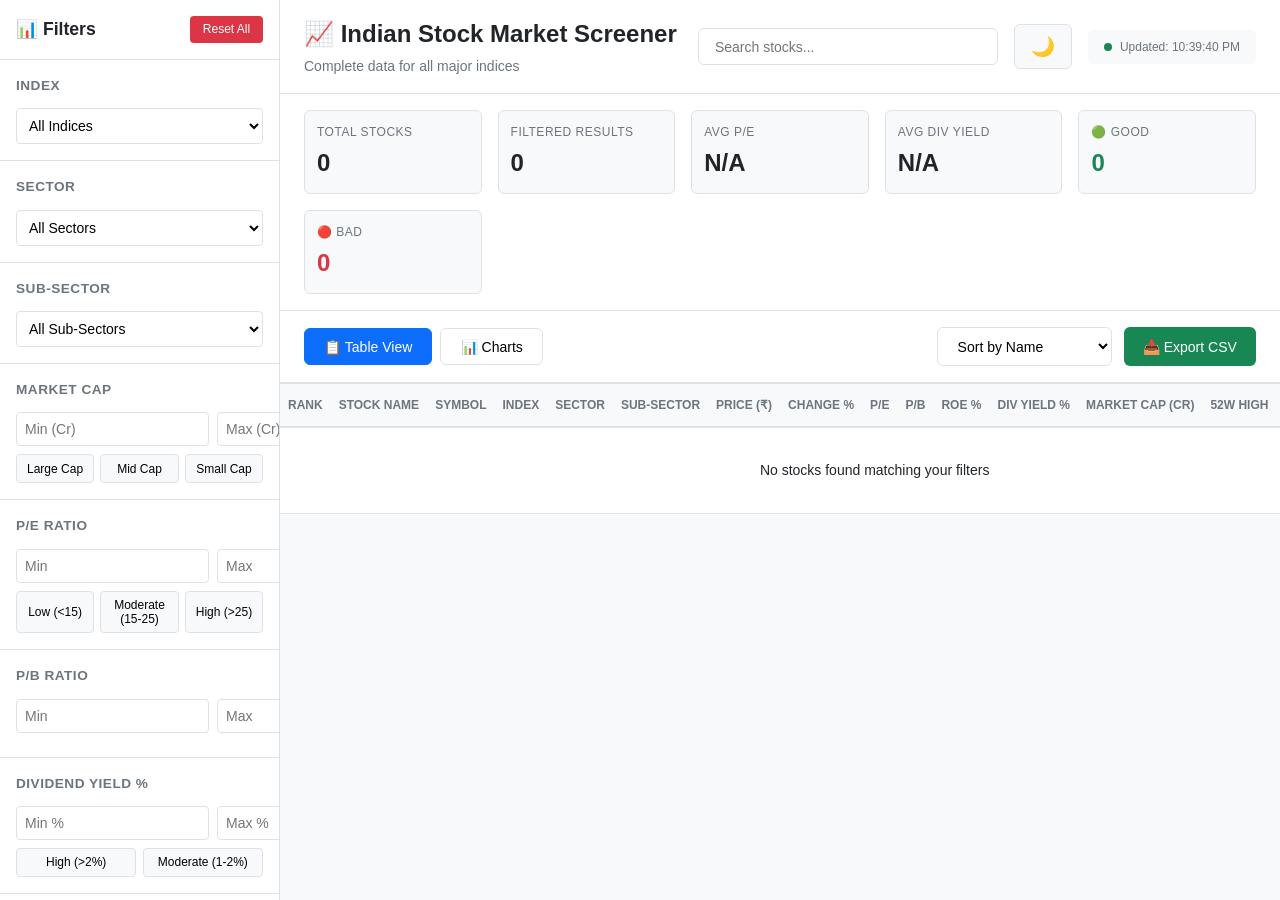
==== index.html @ bde9a284 "Add files via upload" ====
<!DOCTYPE html>
<html lang="en">

<head>
    <meta charset="UTF-8">
    <meta name="viewport" content="width=device-width, initial-scale=1.0">
    <title>Indian Stock Market - Complete Screener</title>
    <link rel="stylesheet" href="screener_styles.css">
</head>

<body>
    <div class="app-container">
        <!-- Sidebar Filters -->
        <aside class="sidebar">
            <div class="sidebar-header">
                <h2>📊 Filters</h2>
                <button class="reset-all-btn" onclick="resetAllFilters()">Reset All</button>
            </div>

            <div class="filter-section">
                <h3>Index</h3>
                <select id="index-filter" class="filter-select" onchange="applyFilters()">
                    <option value="">All Indices</option>
                    <option value="NIFTY50">Nifty 50</option>
                    <option value="NIFTY500">Nifty 500</option>
                    <option value="NIFTYBANK">Nifty Bank</option>
                    <option value="NIFTYIT">Nifty IT</option>
                    <option value="NIFTYPHARMA">Nifty Pharma</option>
                    <option value="NIFTYAUTO">Nifty Auto</option>
                    <option value="NIFTYFMCG">Nifty FMCG</option>
                    <option value="NIFTYMETAL">Nifty Metal</option>
                    <option value="NIFTYMIDCAP">Nifty Midcap</option>
                    <option value="NIFTYSMALLCAP">Nifty Smallcap</option>
                </select>
            </div>

            <div class="filter-section">
                <h3>Sector</h3>
                <select id="sector-filter" class="filter-select" onchange="applyFilters()">
                    <option value="">All Sectors</option>
                </select>
            </div>

            <div class="filter-section">
                <h3>Sub-Sector</h3>
                <select id="subsector-filter" class="filter-select" onchange="applyFilters()">
                    <option value="">All Sub-Sectors</option>
                </select>
            </div>

            <div class="filter-section">
                <h3>Market Cap</h3>
                <div class="range-inputs">
                    <input type="number" id="mcap-min" placeholder="Min (Cr)" onchange="applyFilters()">
                    <input type="number" id="mcap-max" placeholder="Max (Cr)" onchange="applyFilters()">
                </div>
                <div class="quick-filters">
                    <button onclick="setMCapFilter('large')">Large Cap</button>
                    <button onclick="setMCapFilter('mid')">Mid Cap</button>
                    <button onclick="setMCapFilter('small')">Small Cap</button>
                </div>
            </div>

            <div class="filter-section">
                <h3>P/E Ratio</h3>
                <div class="range-inputs">
                    <input type="number" id="pe-min" placeholder="Min" onchange="applyFilters()">
                    <input type="number" id="pe-max" placeholder="Max" onchange="applyFilters()">
                </div>
                <div class="quick-filters">
                    <button onclick="setPEFilter('low')">Low (&lt;15)</button>
                    <button onclick="setPEFilter('moderate')">Moderate (15-25)</button>
                    <button onclick="setPEFilter('high')">High (&gt;25)</button>
                </div>
            </div>

            <div class="filter-section">
                <h3>P/B Ratio</h3>
                <div class="range-inputs">
                    <input type="number" id="pb-min" placeholder="Min" onchange="applyFilters()">
                    <input type="number" id="pb-max" placeholder="Max" onchange="applyFilters()">
                </div>
            </div>

            <div class="filter-section">
                <h3>Dividend Yield %</h3>
                <div class="range-inputs">
                    <input type="number" id="div-min" placeholder="Min %" onchange="applyFilters()">
                    <input type="number" id="div-max" placeholder="Max %" onchange="applyFilters()">
                </div>
                <div class="quick-filters">
                    <button onclick="setDivFilter('high')">High (&gt;2%)</button>
                    <button onclick="setDivFilter('moderate')">Moderate (1-2%)</button>
                </div>
            </div>

            <div class="filter-section">
                <h3>ROE %</h3>
                <div class="range-inputs">
                    <input type="number" id="roe-min" placeholder="Min %" onchange="applyFilters()">
                    <input type="number" id="roe-max" placeholder="Max %" onchange="applyFilters()">
                </div>
            </div>

            <div class="filter-section">
                <h3>Price Change %</h3>
                <div class="range-inputs">
                    <input type="number" id="change-min" placeholder="Min %" onchange="applyFilters()">
                    <input type="number" id="change-max" placeholder="Max %" onchange="applyFilters()">
                </div>
                <div class="quick-filters">
                    <button onclick="setChangeFilter('gainers')">Top Gainers</button>
                    <button onclick="setChangeFilter('losers')">Top Losers</button>
                </div>
            </div>

            <div class="filter-section">
                <h3>Performance</h3>
                <div class="checkbox-group">
                    <label><input type="checkbox" id="status-good" onchange="applyFilters()"> 🟢 Good</label>
                    <label><input type="checkbox" id="status-neutral" onchange="applyFilters()"> 🟡 Neutral</label>
                    <label><input type="checkbox" id="status-bad" onchange="applyFilters()"> 🔴 Bad</label>
                </div>
            </div>
        </aside>

        <!-- Main Content -->
        <main class="main-content">
            <!-- Header -->
            <header class="app-header">
                <div class="header-left">
                    <h1>📈 Indian Stock Market Screener</h1>
                    <p class="subtitle">Complete data for all major indices</p>
                </div>
                <div class="header-right">
                    <div class="search-box-container">
                        <input type="text" id="global-search" class="search-input" placeholder="Search stocks..."
                            oninput="applyFilters()">
                    </div>
                    <button class="theme-toggle" onclick="toggleTheme()" title="Toggle Dark Mode">
                        <span id="theme-icon">🌙</span>
                    </button>
                    <div class="update-indicator" id="update-indicator">
                        <span class="status-dot"></span>
                        <span id="update-time">Loading...</span>
                    </div>
                </div>
            </header>

            <!-- Summary Stats -->
            <div class="summary-stats">
                <div class="stat-card">
                    <div class="stat-label">Total Stocks</div>
                    <div class="stat-value" id="total-stocks">--</div>
                </div>
                <div class="stat-card">
                    <div class="stat-label">Filtered Results</div>
                    <div class="stat-value" id="filtered-stocks">--</div>
                </div>
                <div class="stat-card">
                    <div class="stat-label">Avg P/E</div>
                    <div class="stat-value" id="avg-pe">--</div>
                </div>
                <div class="stat-card">
                    <div class="stat-label">Avg Div Yield</div>
                    <div class="stat-value" id="avg-div">--</div>
                </div>
                <div class="stat-card">
                    <div class="stat-label">🟢 Good</div>
                    <div class="stat-value stat-good" id="count-good">--</div>
                </div>
                <div class="stat-card">
                    <div class="stat-label">🔴 Bad</div>
                    <div class="stat-value stat-bad" id="count-bad">--</div>
                </div>
            </div>

            <!-- View Controls -->
            <div class="view-controls">
                <div class="view-tabs">
                    <button class="tab-btn active" data-view="table" onclick="switchView('table')">📋 Table
                        View</button>
                    <button class="tab-btn" data-view="charts" onclick="switchView('charts')">📊 Charts</button>
                </div>
                <div class="table-controls">
                    <select id="sort-by" class="sort-select" onchange="sortStocks()">
                        <option value="name">Sort by Name</option>
                        <option value="price">Sort by Price</option>
                        <option value="change">Sort by Change %</option>
                        <option value="pe">Sort by P/E</option>
                        <option value="pb">Sort by P/B</option>
                        <option value="div">Sort by Div Yield</option>
                        <option value="mcap">Sort by Market Cap</option>
                        <option value="score">Sort by Score</option>
                    </select>
                    <button class="export-btn" onclick="exportToCSV()">📥 Export CSV</button>
                </div>
            </div>

            <!-- Table View -->
            <div id="table-view" class="data-view active">
                <div class="table-container">
                    <table class="stocks-table" id="stocks-table">
                        <thead>
                            <tr>
                                <th>Rank</th>
                                <th>Stock Name</th>
                                <th>Symbol</th>
                                <th>Index</th>
                                <th>Sector</th>
                                <th>Sub-Sector</th>
                                <th>Price (₹)</th>
                                <th>Change %</th>
                                <th>P/E</th>
                                <th>P/B</th>
                                <th>ROE %</th>
                                <th>Div Yield %</th>
                                <th>Market Cap (Cr)</th>
                                <th>52W High</th>
                                <th>52W Low</th>
                                <th>Score</th>
                                <th>Status</th>
                            </tr>
                        </thead>
                        <tbody id="stocks-tbody">
                            <!-- Populated by JavaScript -->
                        </tbody>
                    </table>
                </div>
            </div>

            <!-- Charts View -->
            <div id="charts-view" class="data-view">
                <div class="charts-container">
                    <div class="chart-card">
                        <h3>Sector Distribution</h3>
                        <div id="sector-chart" class="chart"></div>
                    </div>
                    <div class="chart-card">
                        <h3>Market Cap Distribution</h3>
                        <div id="mcap-chart" class="chart"></div>
                    </div>
                    <div class="chart-card">
                        <h3>P/E Ratio Distribution</h3>
                        <div id="pe-chart" class="chart"></div>
                    </div>
                    <div class="chart-card">
                        <h3>Performance Overview</h3>
                        <div id="performance-chart" class="chart"></div>
                    </div>
                </div>
            </div>
        </main>
    </div>

    <!-- Real-Time Stock Data Integration -->
    <script src="stock_universe.js"></script>
    <script src="yahoo_finance_api.js"></script>
    <script src="screener_script_realtime.js"></script>
</body>

</html>
---- screener_styles.css ----
* {
    margin: 0;
    padding: 0;
    box-sizing: border-box;
}

:root {
    --bg-primary: #f8f9fa;
    --bg-secondary: #ffffff;
    --bg-sidebar: #ffffff;
    --border-color: #dee2e6;
    --text-primary: #212529;
    --text-secondary: #6c757d;
    --text-muted: #adb5bd;

    --primary-color: #0d6efd;
    --success-color: #198754;
    --danger-color: #dc3545;
    --warning-color: #ffc107;

    --shadow-sm: 0 1px 2px rgba(0, 0, 0, 0.05);
    --shadow-md: 0 2px 4px rgba(0, 0, 0, 0.08);
    --shadow-lg: 0 4px 8px rgba(0, 0, 0, 0.12);
}

/* Dark Mode */
body.dark-mode {
    --bg-primary: #1a1a1a;
    --bg-secondary: #2d2d2d;
    --bg-sidebar: #252525;
    --border-color: #404040;
    --text-primary: #e4e4e7;
    --text-secondary: #a1a1aa;
    --text-muted: #71717a;

    --shadow-sm: 0 1px 2px rgba(0, 0, 0, 0.3);
    --shadow-md: 0 2px 4px rgba(0, 0, 0, 0.4);
    --shadow-lg: 0 4px 8px rgba(0, 0, 0, 0.5);
}

body {
    font-family: -apple-system, BlinkMacSystemFont, 'Segoe UI', Roboto, 'Helvetica Neue', Arial, sans-serif;
    background: var(--bg-primary);
    color: var(--text-primary);
    font-size: 14px;
    line-height: 1.5;
}

.app-container {
    display: flex;
    height: 100vh;
    overflow: hidden;
}

/* Sidebar */
.sidebar {
    width: 280px;
    background: var(--bg-sidebar);
    border-right: 1px solid var(--border-color);
    overflow-y: auto;
    flex-shrink: 0;
}

.sidebar-header {
    padding: 1rem;
    border-bottom: 1px solid var(--border-color);
    display: flex;
    justify-content: space-between;
    align-items: center;
    position: sticky;
    top: 0;
    background: var(--bg-sidebar);
    z-index: 10;
}

.sidebar-header h2 {
    font-size: 1.1rem;
    font-weight: 600;
}

.reset-all-btn {
    padding: 0.4rem 0.8rem;
    background: var(--danger-color);
    color: white;
    border: none;
    border-radius: 4px;
    font-size: 0.75rem;
    cursor: pointer;
    font-weight: 500;
}

.reset-all-btn:hover {
    opacity: 0.9;
}

.filter-section {
    padding: 1rem;
    border-bottom: 1px solid var(--border-color);
}

.filter-section h3 {
    font-size: 0.85rem;
    font-weight: 600;
    margin-bottom: 0.75rem;
    text-transform: uppercase;
    color: var(--text-secondary);
    letter-spacing: 0.5px;
}

.filter-select {
    width: 100%;
    padding: 0.5rem;
    border: 1px solid var(--border-color);
    border-radius: 4px;
    font-size: 0.875rem;
    background: white;
}

.range-inputs {
    display: grid;
    grid-template-columns: 1fr 1fr;
    gap: 0.5rem;
    margin-bottom: 0.5rem;
}

.range-inputs input {
    padding: 0.5rem;
    border: 1px solid var(--border-color);
    border-radius: 4px;
    font-size: 0.875rem;
}

.quick-filters {
    display: flex;
    flex-wrap: wrap;
    gap: 0.4rem;
}

.quick-filters button {
    padding: 0.4rem 0.6rem;
    background: var(--bg-primary);
    border: 1px solid var(--border-color);
    border-radius: 4px;
    font-size: 0.75rem;
    cursor: pointer;
    flex: 1;
    min-width: 70px;
}

.quick-filters button:hover {
    background: var(--primary-color);
    color: white;
    border-color: var(--primary-color);
}

.checkbox-group {
    display: flex;
    flex-direction: column;
    gap: 0.5rem;
}

.checkbox-group label {
    display: flex;
    align-items: center;
    gap: 0.5rem;
    font-size: 0.875rem;
    cursor: pointer;
}

/* Main Content */
.main-content {
    flex: 1;
    display: flex;
    flex-direction: column;
    overflow: hidden;
}

/* Header */
.app-header {
    background: var(--bg-secondary);
    border-bottom: 1px solid var(--border-color);
    padding: 1rem 1.5rem;
    display: flex;
    justify-content: space-between;
    align-items: center;
}

.header-left h1 {
    font-size: 1.5rem;
    font-weight: 700;
    margin-bottom: 0.25rem;
}

.subtitle {
    font-size: 0.875rem;
    color: var(--text-secondary);
}

.header-right {
    display: flex;
    gap: 1rem;
    align-items: center;
}

.search-input {
    padding: 0.6rem 1rem;
    border: 1px solid var(--border-color);
    border-radius: 6px;
    font-size: 0.875rem;
    width: 300px;
    background: var(--bg-secondary);
    color: var(--text-primary);
}

.theme-toggle {
    padding: 0.6rem 1rem;
    background: var(--bg-primary);
    border: 1px solid var(--border-color);
    border-radius: 6px;
    cursor: pointer;
    font-size: 1.2rem;
    transition: all 0.2s;
}

.theme-toggle:hover {
    background: var(--border-color);
}

.update-indicator {
    display: flex;
    align-items: center;
    gap: 0.5rem;
    padding: 0.5rem 1rem;
    background: var(--bg-primary);
    border-radius: 6px;
    font-size: 0.75rem;
    color: var(--text-secondary);
}

.status-dot {
    width: 8px;
    height: 8px;
    border-radius: 50%;
    background: var(--success-color);
    animation: pulse 2s infinite;
}

@keyframes pulse {

    0%,
    100% {
        opacity: 1;
    }

    50% {
        opacity: 0.5;
    }
}

/* Summary Stats */
.summary-stats {
    display: grid;
    grid-template-columns: repeat(auto-fit, minmax(150px, 1fr));
    gap: 1rem;
    padding: 1rem 1.5rem;
    background: var(--bg-secondary);
    border-bottom: 1px solid var(--border-color);
}

.stat-card {
    padding: 0.75rem;
    background: var(--bg-primary);
    border-radius: 6px;
    border: 1px solid var(--border-color);
}

.stat-label {
    font-size: 0.75rem;
    color: var(--text-secondary);
    margin-bottom: 0.25rem;
    text-transform: uppercase;
    letter-spacing: 0.5px;
}

.stat-value {
    font-size: 1.5rem;
    font-weight: 700;
    color: var(--text-primary);
}

.stat-good {
    color: var(--success-color);
}

.stat-bad {
    color: var(--danger-color);
}

/* View Controls */
.view-controls {
    display: flex;
    justify-content: space-between;
    align-items: center;
    padding: 1rem 1.5rem;
    background: var(--bg-secondary);
    border-bottom: 2px solid var(--border-color);
}

.view-tabs {
    display: flex;
    gap: 0.5rem;
}

.tab-btn {
    padding: 0.6rem 1.2rem;
    background: transparent;
    border: 1px solid var(--border-color);
    border-radius: 6px;
    font-size: 0.875rem;
    cursor: pointer;
    font-weight: 500;
    transition: all 0.2s;
}

.tab-btn:hover {
    background: var(--bg-primary);
}

.tab-btn.active {
    background: var(--primary-color);
    color: white;
    border-color: var(--primary-color);
}

.table-controls {
    display: flex;
    gap: 0.75rem;
}

.sort-select {
    padding: 0.6rem 1rem;
    border: 1px solid var(--border-color);
    border-radius: 6px;
    font-size: 0.875rem;
    background: white;
}

.export-btn {
    padding: 0.6rem 1.2rem;
    background: var(--success-color);
    color: white;
    border: none;
    border-radius: 6px;
    font-size: 0.875rem;
    cursor: pointer;
    font-weight: 500;
}

.export-btn:hover {
    opacity: 0.9;
}

/* Data Views */
.data-view {
    display: none;
    flex: 1;
    overflow: auto;
}

.data-view.active {
    display: block;
}

/* Table View */
.table-container {
    overflow: auto;
    height: 100%;
}

.stocks-table {
    width: 100%;
    border-collapse: collapse;
    font-size: 0.875rem;
    background: var(--bg-secondary);
}

.stocks-table thead {
    position: sticky;
    top: 0;
    background: var(--bg-primary);
    z-index: 10;
}

.stocks-table th {
    padding: 0.75rem 0.5rem;
    text-align: left;
    font-weight: 600;
    border-bottom: 2px solid var(--border-color);
    white-space: nowrap;
    font-size: 0.75rem;
    text-transform: uppercase;
    color: var(--text-secondary);
}

.stocks-table tbody tr {
    border-bottom: 1px solid var(--border-color);
}

.stocks-table tbody tr:hover {
    background: var(--bg-primary);
}

.stocks-table td {
    padding: 0.75rem 0.5rem;
    white-space: nowrap;
}

.stocks-table td:nth-child(2) {
    font-weight: 600;
    color: var(--primary-color);
}

.change-positive {
    color: var(--success-color);
    font-weight: 600;
}

.change-negative {
    color: var(--danger-color);
    font-weight: 600;
}

.rank-top5 {
    background: #ffc107;
    color: #000;
    padding: 0.25rem 0.5rem;
    border-radius: 4px;
    font-weight: 700;
}

.status-badge {
    padding: 0.25rem 0.5rem;
    border-radius: 4px;
    font-size: 0.75rem;
    font-weight: 600;
}

.status-good {
    background: #d1f4e0;
    color: #0f5132;
}

.status-neutral {
    background: #fff3cd;
    color: #664d03;
}

.status-bad {
    background: #f8d7da;
    color: #842029;
}

/* Card View */
.cards-grid {
    display: grid;
    grid-template-columns: repeat(auto-fill, minmax(320px, 1fr));
    gap: 1rem;
    padding: 1.5rem;
}

.stock-card {
    background: var(--bg-secondary);
    border: 1px solid var(--border-color);
    border-radius: 8px;
    padding: 1rem;
    transition: all 0.2s;
}

.stock-card:hover {
    box-shadow: var(--shadow-lg);
    transform: translateY(-2px);
}

.stock-card-header {
    display: flex;
    justify-content: space-between;
    align-items: start;
    margin-bottom: 0.75rem;
}

.stock-name {
    font-weight: 600;
    font-size: 1rem;
    color: var(--primary-color);
}

.stock-symbol {
    font-size: 0.75rem;
    color: var(--text-secondary);
}

.stock-price {
    font-size: 1.5rem;
    font-weight: 700;
    margin-bottom: 0.5rem;
}

.stock-metrics {
    display: grid;
    grid-template-columns: repeat(2, 1fr);
    gap: 0.5rem;
    margin-top: 0.75rem;
    padding-top: 0.75rem;
    border-top: 1px solid var(--border-color);
}

.metric-item {
    display: flex;
    flex-direction: column;
}

.metric-label {
    font-size: 0.7rem;
    color: var(--text-secondary);
    text-transform: uppercase;
}

.metric-value {
    font-size: 0.9rem;
    font-weight: 600;
}

/* Charts View */
.charts-container {
    display: grid;
    grid-template-columns: repeat(auto-fit, minmax(400px, 1fr));
    gap: 1.5rem;
    padding: 1.5rem;
}

.chart-card {
    background: var(--bg-secondary);
    border: 1px solid var(--border-color);
    border-radius: 8px;
    padding: 1.5rem;
}

.chart-card h3 {
    font-size: 1rem;
    font-weight: 600;
    margin-bottom: 1rem;
}

.chart {
    min-height: 300px;
}

/* Scrollbar */
::-webkit-scrollbar {
    width: 10px;
    height: 10px;
}

::-webkit-scrollbar-track {
    background: var(--bg-primary);
}

::-webkit-scrollbar-thumb {
    background: var(--border-color);
    border-radius: 5px;
}

::-webkit-scrollbar-thumb:hover {
    background: var(--text-secondary);
}

/* Responsive */
@media (max-width: 1024px) {
    .sidebar {
        width: 240px;
    }

    .summary-stats {
        grid-template-columns: repeat(3, 1fr);
    }
}

@media (max-width: 768px) {
    .app-container {
        flex-direction: column;
    }

    .sidebar {
        width: 100%;
        max-height: 300px;
    }

    .summary-stats {
        grid-template-columns: repeat(2, 1fr);
    }

    .search-input {
        width: 200px;
    }
}
/* Loading Overlay */
.loading-overlay {
    position: fixed;
    top: 0;
    left: 0;
    right: 0;
    bottom: 0;
    background: rgba(0, 0, 0, 0.8);
    display: flex;
    align-items: center;
    justify-content: center;
    z-index: 9999;
}

.loading-content {
    background: var(--bg-secondary);
    padding: 3rem;
    border-radius: 16px;
    box-shadow: var(--shadow-lg);
    text-align: center;
    min-width: 400px;
}

.loading-spinner {
    width: 60px;
    height: 60px;
    border: 4px solid var(--border-color);
    border-top-color: #667eea;
    border-radius: 50%;
    animation: spin 1s linear infinite;
    margin: 0 auto 1.5rem;
}

.loading-message {
    font-size: 1.1rem;
    font-weight: 600;
    color: var(--text-primary);
    margin-bottom: 1.5rem;
}

.loading-progress {
    margin-top: 1.5rem;
}

.progress-bar {
    width: 100%;
    height: 8px;
    background: var(--border-color);
    border-radius: 4px;
    overflow: hidden;
    margin-bottom: 0.75rem;
}

.progress-fill {
    height: 100%;
    background: linear-gradient(135deg, #667eea 0%, #764ba2 100%);
    width: 0%;
    transition: width 0.3s ease;
}

.progress-text {
    font-size: 0.875rem;
    color: var(--text-secondary);
    font-weight: 600;
}
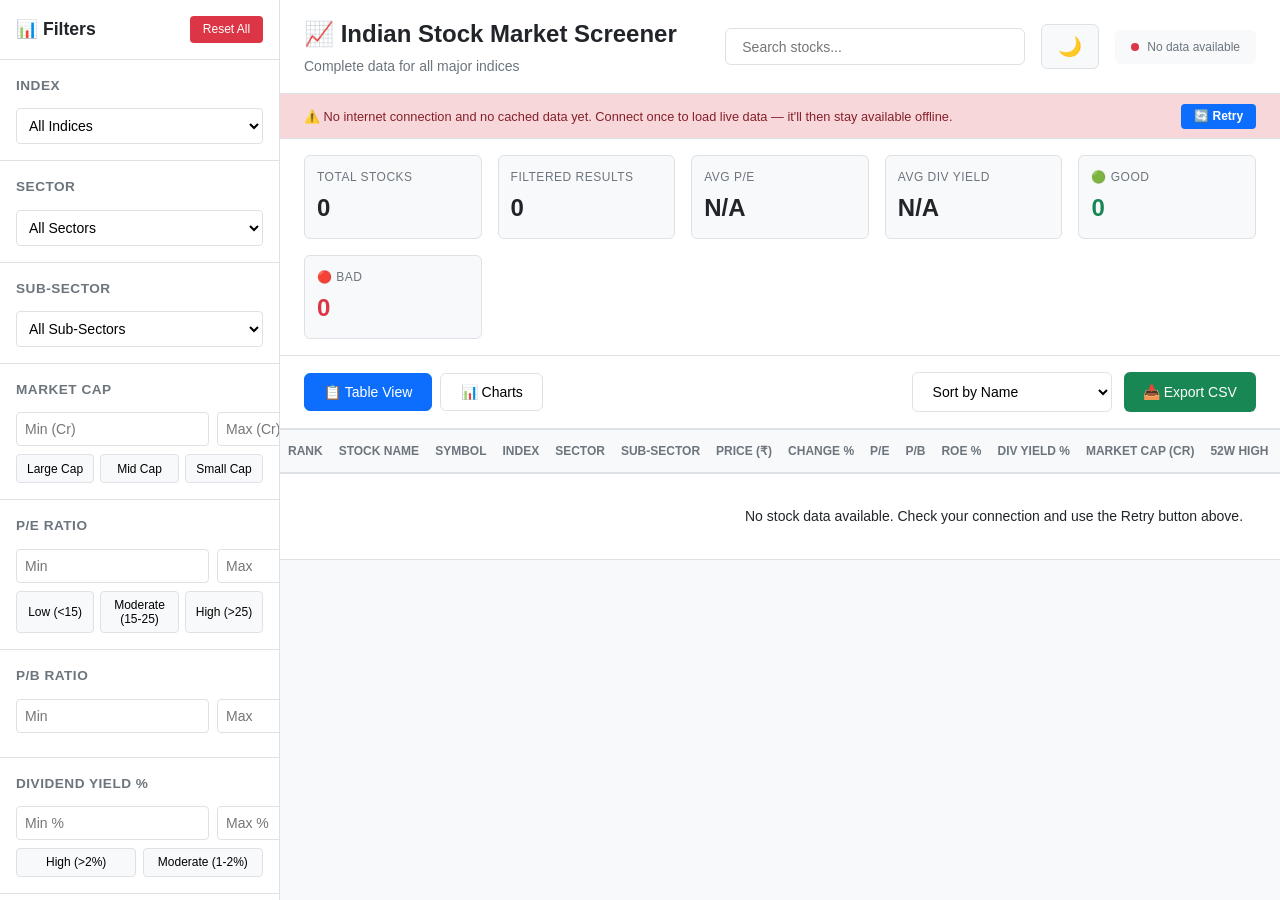
==== commit 5d947369: "Add offline/online resilience with localStorage caching Cache the last successful live load and fall" ====
--- a/index.html
+++ b/index.html
@@ -115,6 +115,18 @@
             </div>
 
             <div class="filter-section">
+                <h3>🚀 Momentum / Breakout</h3>
+                <p class="filter-hint">Finds stocks already running hard off their 52-week low and still trading near their high — the price profile small-caps like Cupid or STLTECH showed mid-rally. Reads current price action only; it does not predict what moves next.</p>
+                <div class="range-inputs">
+                    <input type="number" id="breakout-offlow-min" placeholder="Min % off 52W Low" onchange="applyFilters()">
+                    <input type="number" id="breakout-nearhigh-max" placeholder="Max % below 52W High" onchange="applyFilters()">
+                </div>
+                <div class="quick-filters">
+                    <button onclick="setBreakoutFilter()">🚀 Breakout Candidates</button>
+                </div>
+            </div>
+
+            <div class="filter-section">
                 <h3>Performance</h3>
                 <div class="checkbox-group">
                     <label><input type="checkbox" id="status-good" onchange="applyFilters()"> 🟢 Good</label>
@@ -146,6 +158,12 @@
                     </div>
                 </div>
             </header>
+
+            <!-- Offline / connection status banner -->
+            <div id="connection-banner" class="connection-banner">
+                <span id="connection-banner-text"></span>
+                <button onclick="loadStockData()">🔄 Retry</button>
+            </div>
 
             <!-- Summary Stats -->
             <div class="summary-stats">
@@ -191,6 +209,7 @@
                         <option value="pb">Sort by P/B</option>
                         <option value="div">Sort by Div Yield</option>
                         <option value="mcap">Sort by Market Cap</option>
+                        <option value="offlow">Sort by Off 52W Low %</option>
                         <option value="score">Sort by Score</option>
                     </select>
                     <button class="export-btn" onclick="exportToCSV()">📥 Export CSV</button>
@@ -218,6 +237,8 @@
                                 <th>Market Cap (Cr)</th>
                                 <th>52W High</th>
                                 <th>52W Low</th>
+                                <th>Off 52W Low %</th>
+                                <th>Near 52W High %</th>
                                 <th>Score</th>
                                 <th>Status</th>
                             </tr>
--- a/screener_styles.css
+++ b/screener_styles.css
@@ -257,6 +257,49 @@
     }
 }
 
+.status-dot.status-dot-offline {
+    background: var(--warning-color);
+}
+
+.status-dot.status-dot-error {
+    background: var(--danger-color);
+    animation: none;
+}
+
+.connection-banner {
+    display: none;
+    align-items: center;
+    justify-content: space-between;
+    gap: 1rem;
+    padding: 0.6rem 1.5rem;
+    background: #fff3cd;
+    color: #664d03;
+    border-bottom: 1px solid var(--border-color);
+    font-size: 0.8rem;
+}
+
+.connection-banner.error {
+    background: #f8d7da;
+    color: #842029;
+}
+
+.connection-banner button {
+    padding: 0.35rem 0.8rem;
+    border: none;
+    border-radius: 4px;
+    background: var(--primary-color);
+    color: white;
+    cursor: pointer;
+    font-size: 0.75rem;
+    font-weight: 600;
+    white-space: nowrap;
+    flex-shrink: 0;
+}
+
+.connection-banner button:hover {
+    opacity: 0.9;
+}
+
 /* Summary Stats */
 .summary-stats {
     display: grid;
@@ -460,6 +503,24 @@
     color: #842029;
 }
 
+.badge-breakout {
+    background: #ffe5d0;
+    color: #7a3e00;
+    margin-left: 0.25rem;
+}
+
+.momentum-high {
+    color: #fd7e14;
+    font-weight: 700;
+}
+
+.filter-hint {
+    font-size: 0.75rem;
+    color: var(--text-muted);
+    line-height: 1.4;
+    margin-bottom: 0.6rem;
+}
+
 /* Card View */
 .cards-grid {
     display: grid;
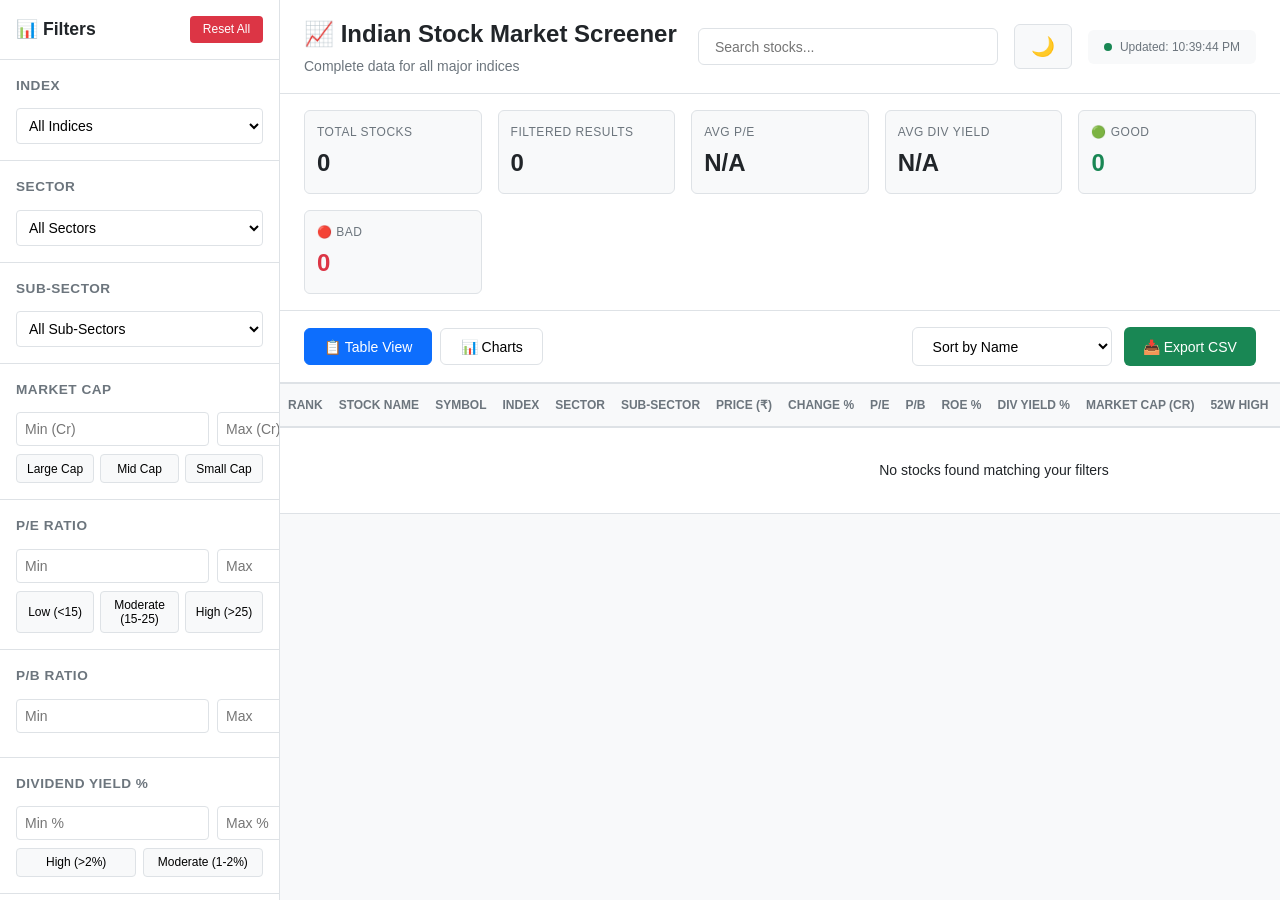
==== commit a843cf68: "Add Momentum/Breakout screener filter Flags small/mid-cap stocks (<=5000 Cr) already running hard of" ====
--- a/index.html
+++ b/index.html
@@ -158,12 +158,6 @@
                     </div>
                 </div>
             </header>
-
-            <!-- Offline / connection status banner -->
-            <div id="connection-banner" class="connection-banner">
-                <span id="connection-banner-text"></span>
-                <button onclick="loadStockData()">🔄 Retry</button>
-            </div>
 
             <!-- Summary Stats -->
             <div class="summary-stats">
--- a/screener_styles.css
+++ b/screener_styles.css
@@ -257,49 +257,6 @@
     }
 }
 
-.status-dot.status-dot-offline {
-    background: var(--warning-color);
-}
-
-.status-dot.status-dot-error {
-    background: var(--danger-color);
-    animation: none;
-}
-
-.connection-banner {
-    display: none;
-    align-items: center;
-    justify-content: space-between;
-    gap: 1rem;
-    padding: 0.6rem 1.5rem;
-    background: #fff3cd;
-    color: #664d03;
-    border-bottom: 1px solid var(--border-color);
-    font-size: 0.8rem;
-}
-
-.connection-banner.error {
-    background: #f8d7da;
-    color: #842029;
-}
-
-.connection-banner button {
-    padding: 0.35rem 0.8rem;
-    border: none;
-    border-radius: 4px;
-    background: var(--primary-color);
-    color: white;
-    cursor: pointer;
-    font-size: 0.75rem;
-    font-weight: 600;
-    white-space: nowrap;
-    flex-shrink: 0;
-}
-
-.connection-banner button:hover {
-    opacity: 0.9;
-}
-
 /* Summary Stats */
 .summary-stats {
     display: grid;
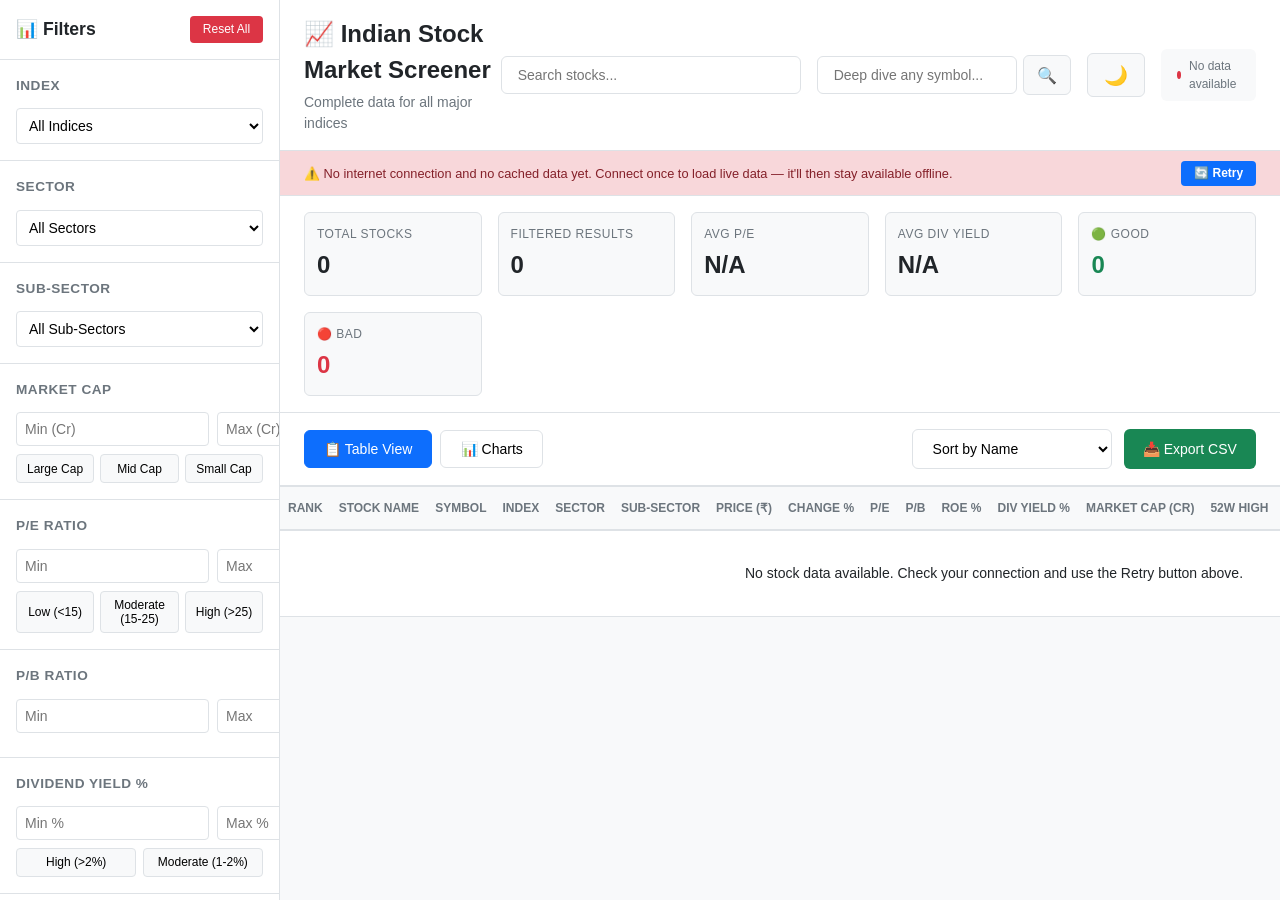
==== commit b4d449cb: "Add per-ticker deep dive with fundamental + technical analysis Click any table row, or look up a sym" ====
--- a/index.html
+++ b/index.html
@@ -149,6 +149,15 @@
                         <input type="text" id="global-search" class="search-input" placeholder="Search stocks..."
                             oninput="applyFilters()">
                     </div>
+                    <div class="ticker-lookup-container">
+                        <input type="text" id="ticker-lookup-input" class="search-input"
+                            placeholder="Deep dive any symbol..."
+                            onkeydown="if (event.key === 'Enter') lookupAndOpenStock(this.value)">
+                        <button class="ticker-lookup-btn"
+                            onclick="lookupAndOpenStock(document.getElementById('ticker-lookup-input').value)"
+                            title="View fundamental + technical analysis">🔍</button>
+                        <div id="ticker-lookup-error" class="ticker-lookup-error"></div>
+                    </div>
                     <button class="theme-toggle" onclick="toggleTheme()" title="Toggle Dark Mode">
                         <span id="theme-icon">🌙</span>
                     </button>
@@ -158,6 +167,12 @@
                     </div>
                 </div>
             </header>
+
+            <!-- Offline / connection status banner -->
+            <div id="connection-banner" class="connection-banner">
+                <span id="connection-banner-text"></span>
+                <button onclick="loadStockData()">🔄 Retry</button>
+            </div>
 
             <!-- Summary Stats -->
             <div class="summary-stats">
@@ -269,6 +284,7 @@
     </div>
 
     <!-- Real-Time Stock Data Integration -->
+    <script src="technical_indicators.js"></script>
     <script src="stock_universe.js"></script>
     <script src="yahoo_finance_api.js"></script>
     <script src="screener_script_realtime.js"></script>
--- a/screener_styles.css
+++ b/screener_styles.css
@@ -212,6 +212,46 @@
     color: var(--text-primary);
 }
 
+.ticker-lookup-container {
+    position: relative;
+    display: flex;
+    gap: 0.4rem;
+    align-items: center;
+}
+
+.ticker-lookup-container .search-input {
+    width: 200px;
+}
+
+.ticker-lookup-btn {
+    padding: 0.6rem 0.8rem;
+    background: var(--bg-primary);
+    border: 1px solid var(--border-color);
+    border-radius: 6px;
+    cursor: pointer;
+    font-size: 1rem;
+    transition: all 0.2s;
+}
+
+.ticker-lookup-btn:hover {
+    background: var(--border-color);
+}
+
+.ticker-lookup-error {
+    display: none;
+    position: absolute;
+    top: 110%;
+    left: 0;
+    right: 0;
+    padding: 0.4rem 0.6rem;
+    background: #f8d7da;
+    color: #842029;
+    border-radius: 6px;
+    font-size: 0.75rem;
+    white-space: nowrap;
+    z-index: 20;
+}
+
 .theme-toggle {
     padding: 0.6rem 1rem;
     background: var(--bg-primary);
@@ -257,6 +297,49 @@
     }
 }
 
+.status-dot.status-dot-offline {
+    background: var(--warning-color);
+}
+
+.status-dot.status-dot-error {
+    background: var(--danger-color);
+    animation: none;
+}
+
+.connection-banner {
+    display: none;
+    align-items: center;
+    justify-content: space-between;
+    gap: 1rem;
+    padding: 0.6rem 1.5rem;
+    background: #fff3cd;
+    color: #664d03;
+    border-bottom: 1px solid var(--border-color);
+    font-size: 0.8rem;
+}
+
+.connection-banner.error {
+    background: #f8d7da;
+    color: #842029;
+}
+
+.connection-banner button {
+    padding: 0.35rem 0.8rem;
+    border: none;
+    border-radius: 4px;
+    background: var(--primary-color);
+    color: white;
+    cursor: pointer;
+    font-size: 0.75rem;
+    font-weight: 600;
+    white-space: nowrap;
+    flex-shrink: 0;
+}
+
+.connection-banner button:hover {
+    opacity: 0.9;
+}
+
 /* Summary Stats */
 .summary-stats {
     display: grid;
@@ -404,6 +487,7 @@
 
 .stocks-table tbody tr {
     border-bottom: 1px solid var(--border-color);
+    cursor: pointer;
 }
 
 .stocks-table tbody tr:hover {
@@ -686,3 +770,152 @@
     color: var(--text-secondary);
     font-weight: 600;
 }
+
+/* Stock Detail Modal (deep-dive view) */
+.modal-overlay {
+    position: fixed;
+    top: 0;
+    left: 0;
+    right: 0;
+    bottom: 0;
+    background: rgba(0, 0, 0, 0.8);
+    display: flex;
+    align-items: center;
+    justify-content: center;
+    z-index: 9999;
+    padding: 1.5rem;
+}
+
+.modal-content {
+    background: var(--bg-secondary);
+    border-radius: 16px;
+    box-shadow: var(--shadow-lg);
+    width: 100%;
+    max-width: 900px;
+    max-height: 90vh;
+    overflow-y: auto;
+}
+
+.modal-header {
+    position: sticky;
+    top: 0;
+    display: flex;
+    justify-content: space-between;
+    align-items: flex-start;
+    gap: 1rem;
+    padding: 1.5rem;
+    background: var(--bg-secondary);
+    border-bottom: 1px solid var(--border-color);
+}
+
+.modal-header-info h2 {
+    font-size: 1.25rem;
+    margin-bottom: 0.25rem;
+}
+
+.modal-header-info .modal-symbol {
+    font-size: 0.8rem;
+    color: var(--text-secondary);
+}
+
+.modal-header-price {
+    text-align: right;
+}
+
+.modal-header-price .modal-price {
+    font-size: 1.4rem;
+    font-weight: 700;
+    display: block;
+}
+
+.modal-close-btn {
+    background: var(--bg-primary);
+    border: 1px solid var(--border-color);
+    border-radius: 6px;
+    width: 32px;
+    height: 32px;
+    font-size: 1rem;
+    cursor: pointer;
+    transition: all 0.2s;
+    flex-shrink: 0;
+}
+
+.modal-close-btn:hover {
+    background: var(--border-color);
+}
+
+.modal-body {
+    padding: 1.5rem;
+}
+
+.modal-section {
+    background: var(--bg-secondary);
+    border: 1px solid var(--border-color);
+    border-radius: 8px;
+    padding: 1.25rem;
+    margin-bottom: 1.25rem;
+}
+
+.modal-section h3 {
+    font-size: 0.95rem;
+    font-weight: 600;
+    margin-bottom: 1rem;
+}
+
+.modal-metrics-grid {
+    display: grid;
+    grid-template-columns: repeat(auto-fit, minmax(140px, 1fr));
+    gap: 0.75rem;
+}
+
+.modal-chart-loading,
+.modal-chart-error {
+    display: flex;
+    align-items: center;
+    gap: 0.75rem;
+    padding: 1.5rem 0;
+    color: var(--text-secondary);
+    font-size: 0.875rem;
+}
+
+.modal-chart-loading .loading-spinner {
+    width: 24px;
+    height: 24px;
+    margin: 0;
+    border-width: 3px;
+}
+
+.modal-chart-svg {
+    width: 100%;
+    height: auto;
+    display: block;
+}
+
+.modal-chart-svg .price-line {
+    fill: none;
+    stroke: var(--primary-color);
+    stroke-width: 2;
+}
+
+.modal-chart-svg .sma-line {
+    fill: none;
+    stroke: var(--text-secondary);
+    stroke-width: 1.5;
+    stroke-dasharray: 4, 3;
+}
+
+.modal-chart-range {
+    display: flex;
+    justify-content: space-between;
+    font-size: 0.75rem;
+    color: var(--text-muted);
+    margin-top: 0.5rem;
+}
+
+.modal-disclaimer {
+    font-size: 0.75rem;
+    color: var(--text-muted);
+    line-height: 1.4;
+    border-top: 1px solid var(--border-color);
+    padding-top: 1rem;
+}
